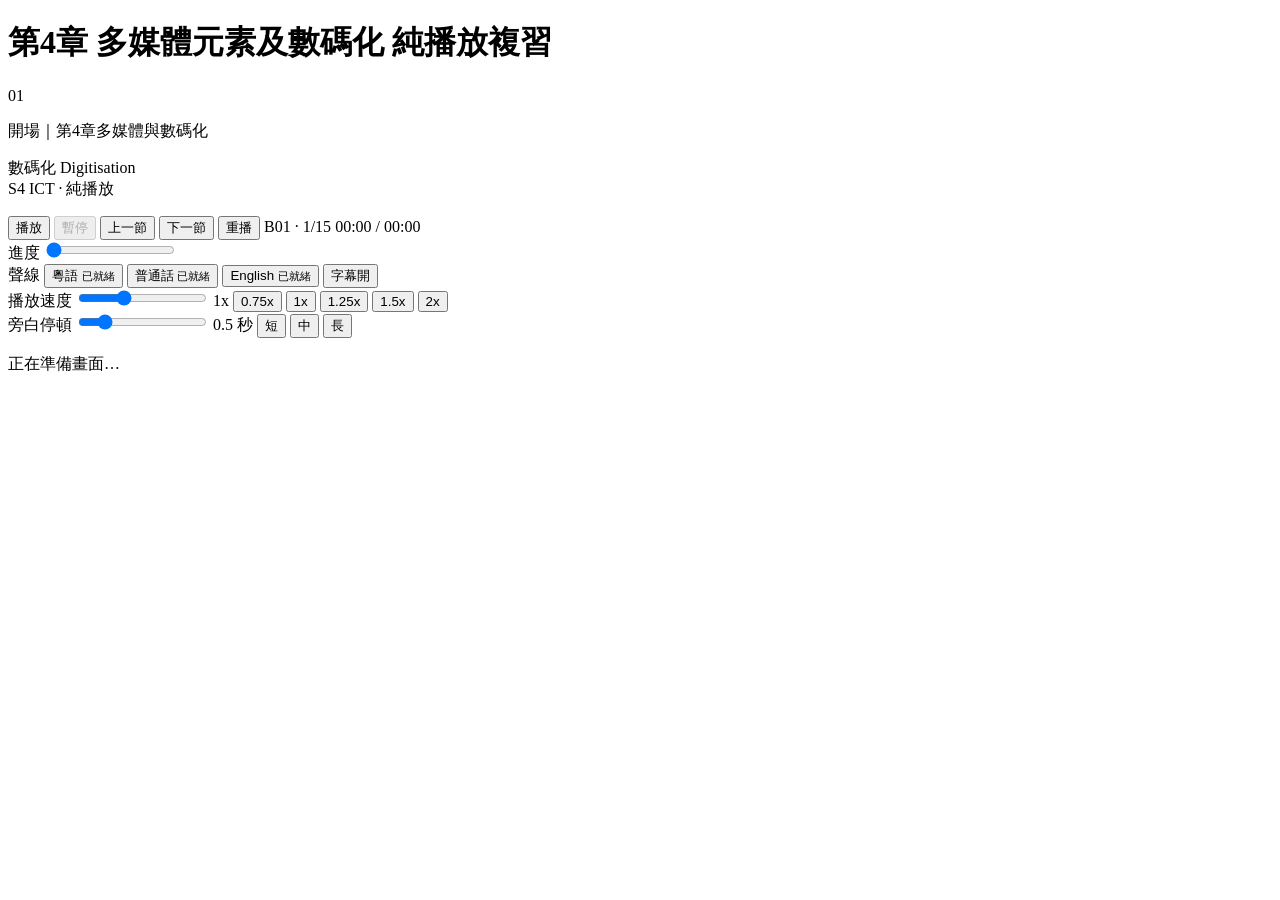
==== index.html @ 56f076ae "Add Ch4 revision player root files" ====
<!DOCTYPE html>
<html lang="zh-HK">
<head>
  <meta charset="utf-8">
  <meta name="viewport" content="width=device-width, initial-scale=1">
  <title>第4章 多媒體元素及數碼化 · 純播放複習</title>
  <link rel="preconnect" href="https://fonts.googleapis.com">
  <link rel="preconnect" href="https://fonts.gstatic.com" crossorigin>
  <link href="https://fonts.googleapis.com/css2?family=Noto+Sans+SC:wght@500;700;900&family=Noto+Sans+TC:wght@500;700;900&family=Noto+Sans:wght@500;700;900&display=swap" rel="stylesheet">
  <link rel="stylesheet" href="css/player.css">
</head>
<body>
  <main class="page">
    <h1 class="sr-only">第4章 多媒體元素及數碼化 純播放複習</h1>
    <div class="stage-slot" id="stageSlot">
      <div class="stage-scale" id="stageScale">
        <div class="stage" id="stage" role="region" aria-label="第4章動畫畫面">
          <div class="blob blob-a"></div>
          <div class="blob blob-b"></div>
          <div class="blob blob-c"></div>
          <header class="topbar">
            <div class="badge" id="beatBadge">01</div>
            <div class="title-wrap">
              <p class="beat-title" id="beatTitle">開場｜第4章多媒體與數碼化</p>
              <div class="kw" id="beatKeyword">數碼化 Digitisation</div>
            </div>
            <div class="chapter-pill">S4 ICT · 純播放</div>
          </header>
          <div class="scene-stack" id="sceneStack"></div>
          <div class="dwell-chip" id="dwellChip" hidden>停頓</div>
          <div class="sub-wrap">
            <p class="sub-bar" id="subtitle" aria-live="polite"></p>
          </div>
        </div>
      </div>
    </div>

    <section class="dock" aria-label="播放控制">
      <div class="dock-row">
        <button type="button" class="ctrl primary" id="playBtn" data-testid="play">播放</button>
        <button type="button" class="ctrl" id="pauseBtn" data-testid="pause" disabled>暫停</button>
        <button type="button" class="ctrl" id="prevBtn" data-testid="prev">上一節</button>
        <button type="button" class="ctrl" id="nextBtn" data-testid="next">下一節</button>
        <button type="button" class="ctrl" id="replayBtn" data-testid="replay">重播</button>
        <span class="beat-id" id="beatId" data-testid="beatId">B01 · 1/15</span>
        <span class="clock" id="clock" data-testid="clock">00:00 / 00:00</span>
      </div>
      <label class="sr-only" for="scrub">進度</label>
      <input class="scrub" id="scrub" data-testid="scrub" type="range" min="0" max="1000" step="1" value="0">

      <div class="dock-row">
        <span class="field-label">聲線</span>
        <button type="button" class="ctrl is-on" data-lang="yue" data-testid="lang-yue" aria-pressed="true">粵語 <small class="track-state">已就緒</small></button>
        <button type="button" class="ctrl" data-lang="cmn" data-testid="lang-cmn" aria-pressed="false">普通話 <small class="track-state">已就緒</small></button>
        <button type="button" class="ctrl" data-lang="en" data-testid="lang-en" aria-pressed="false">English <small class="track-state">已就緒</small></button>
        <button type="button" class="ctrl is-on" id="subsBtn" data-testid="subs" aria-pressed="true">字幕開</button>
      </div>

      <div class="dock-row">
        <label class="field-label" for="speedSlider">播放速度</label>
        <input id="speedSlider" data-testid="speed" type="range" min="0.5" max="2" step="0.05" value="1">
        <span class="speed-readout" id="speedReadout">1x</span>
        <button type="button" class="ctrl" data-speed="0.75">0.75x</button>
        <button type="button" class="ctrl is-on" data-speed="1">1x</button>
        <button type="button" class="ctrl" data-speed="1.25">1.25x</button>
        <button type="button" class="ctrl" data-speed="1.5">1.5x</button>
        <button type="button" class="ctrl" data-speed="2">2x</button>
      </div>

      <div class="dock-row">
        <label class="field-label" for="waitSlider">旁白停頓</label>
        <input id="waitSlider" data-testid="wait" type="range" min="0" max="3" step="0.1" value="0.5">
        <span class="wait-readout" id="waitReadout">0.5 秒</span>
        <button type="button" class="ctrl is-on" data-wait="0.5">短</button>
        <button type="button" class="ctrl" data-wait="1.5">中</button>
        <button type="button" class="ctrl" data-wait="3">長</button>
      </div>
      <p class="status" id="status" data-testid="status">正在準備畫面…</p>
    </section>
  </main>
  <script src="vendor/gsap.min.js"></script>
  <script>
    if (!window.gsap) {
      document.write('<script src="https://cdn.jsdelivr.net/npm/gsap@3.12.5/dist/gsap.min.js"><' + '/script>');
    }
  </script>
  <script src="js/beats.js"></script>
  <script src="js/cues.js"></script>
  <script src="js/scenes.js"></script>
  <script src="js/player.js"></script>
</body>
</html>
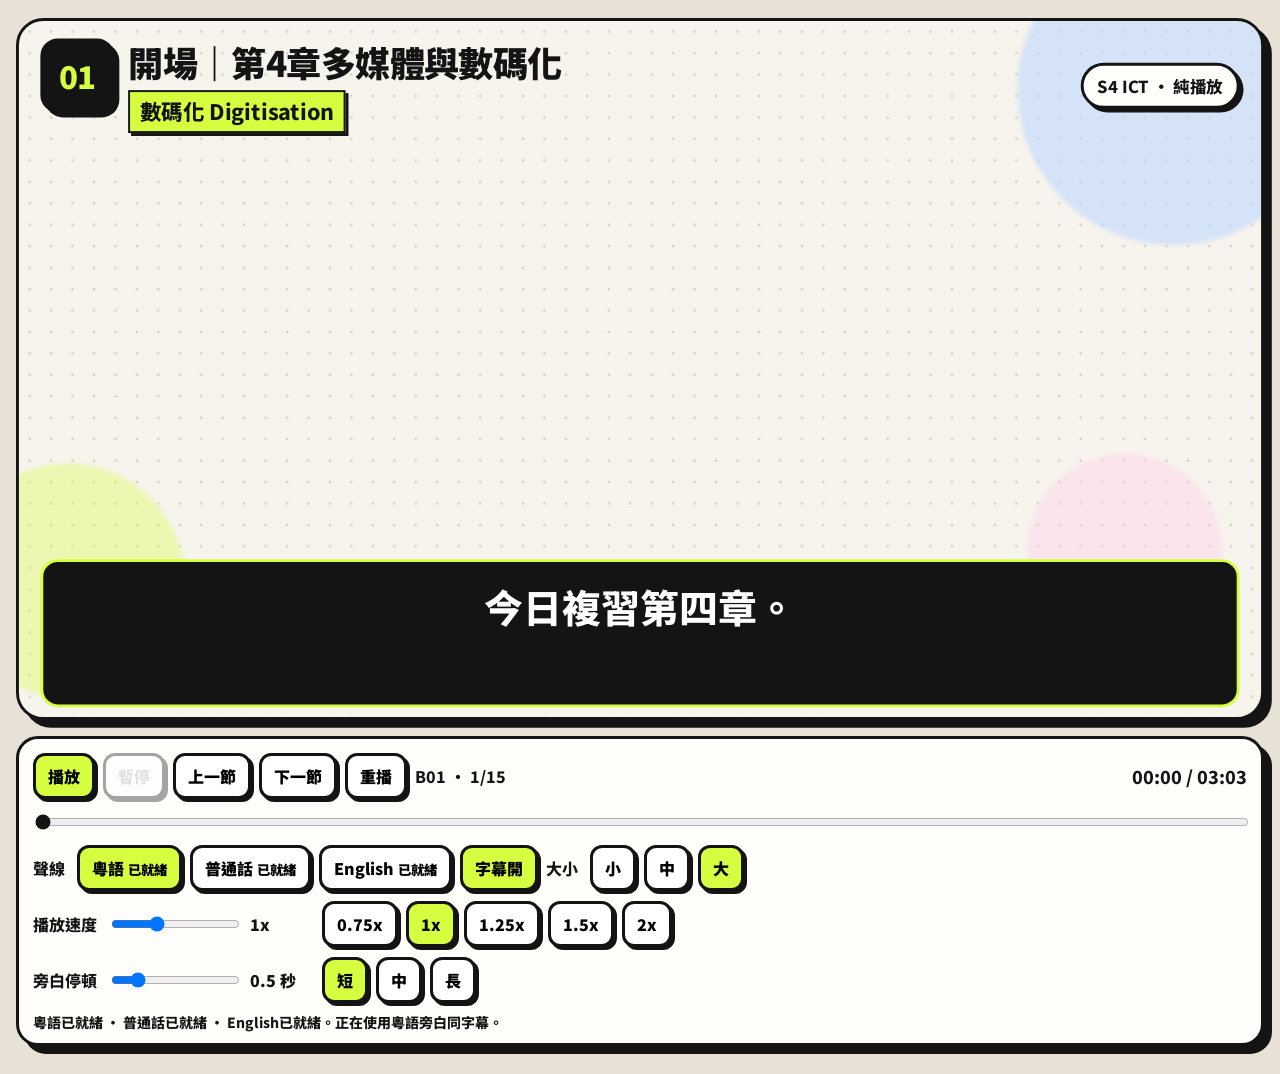
==== commit 61dba03c: "Enlarge captions and add 小/中/大 subtitle size control Default to 大 (40px, up from 20px) so Cantonese " ====
--- a/index.html
+++ b/index.html
@@ -3,6 +3,16 @@
 <head>
   <meta charset="utf-8">
   <meta name="viewport" content="width=device-width, initial-scale=1">
+  <script>
+    (function () {
+      var size = "l";
+      try {
+        var saved = localStorage.getItem("ch4-player-sub-size");
+        if (saved === "s" || saved === "m" || saved === "l") size = saved;
+      } catch (err) {}
+      document.documentElement.setAttribute("data-sub-size", size);
+    })();
+  </script>
   <title>第4章 多媒體元素及數碼化 · 純播放複習</title>
   <link rel="preconnect" href="https://fonts.googleapis.com">
   <link rel="preconnect" href="https://fonts.gstatic.com" crossorigin>
@@ -54,6 +64,12 @@
         <button type="button" class="ctrl" data-lang="cmn" data-testid="lang-cmn" aria-pressed="false">普通話 <small class="track-state">已就緒</small></button>
         <button type="button" class="ctrl" data-lang="en" data-testid="lang-en" aria-pressed="false">English <small class="track-state">已就緒</small></button>
         <button type="button" class="ctrl is-on" id="subsBtn" data-testid="subs" aria-pressed="true">字幕開</button>
+        <div class="sub-size-group" role="group" aria-label="字幕大小">
+          <span class="field-label">大小</span>
+          <button type="button" class="ctrl" data-sub-size="s" data-testid="sub-size-s" aria-pressed="false">小</button>
+          <button type="button" class="ctrl" data-sub-size="m" data-testid="sub-size-m" aria-pressed="false">中</button>
+          <button type="button" class="ctrl" data-sub-size="l" data-testid="sub-size-l" aria-pressed="true">大</button>
+        </div>
       </div>
 
       <div class="dock-row">
--- a/css/player.css
+++ b/css/player.css
@@ -0,0 +1,896 @@
+:root {
+  --cream: #F7F4EE;
+  --ink: #141414;
+  --lime: #D6FF3F;
+  --card: #FFFEFB;
+  --red: #E23B3B;
+  --blue: #B9D6FF;
+  --mint: #B8F2D0;
+  --pink: #FFD0E8;
+  --stroke: 3px;
+  --shadow: 6px 6px 0 var(--ink);
+  --dock-shadow: 8px 8px 0 var(--ink);
+  --sub-size: 40px;
+  --sub-lh: 1.38;
+  --sub-pad-y: 18px;
+  --scene-bottom: 180px;
+  font-family: "Noto Sans TC", "Noto Sans SC", "Noto Sans", "PingFang HK", "Microsoft JhengHei", "Heiti TC", sans-serif;
+}
+
+:root[data-sub-size="s"] {
+  --sub-size: 20px;
+  --sub-lh: 1.45;
+  --sub-pad-y: 12px;
+  --scene-bottom: 128px;
+}
+
+:root[data-sub-size="m"] {
+  --sub-size: 30px;
+  --sub-lh: 1.42;
+  --sub-pad-y: 15px;
+  --scene-bottom: 152px;
+}
+
+:root[data-sub-size="l"] {
+  --sub-size: 40px;
+  --sub-lh: 1.38;
+  --sub-pad-y: 18px;
+  --scene-bottom: 180px;
+}
+
+* { box-sizing: border-box; }
+
+body {
+  margin: 0;
+  background: #E7E1D6;
+  color: var(--ink);
+}
+
+button, input { font-family: inherit; }
+
+.page {
+  padding: 18px 16px 28px;
+}
+
+.stage-slot {
+  width: min(1280px, 100%);
+  margin: 0 auto;
+}
+
+.stage-scale {
+  position: relative;
+  margin: 0 auto;
+}
+
+.stage {
+  position: absolute;
+  left: 0;
+  top: 0;
+  width: 1280px;
+  height: 720px;
+  transform-origin: top left;
+  background-color: var(--cream);
+  background-image: radial-gradient(#d4cfc4 1.5px, transparent 1.6px);
+  background-size: 22px 22px;
+  border: 3px solid var(--ink);
+  border-radius: 28px;
+  box-shadow: var(--dock-shadow);
+  overflow: hidden;
+}
+
+.blob {
+  position: absolute;
+  border-radius: 50%;
+  pointer-events: none;
+  filter: blur(2px);
+}
+
+.blob-a { width: 320px; height: 320px; background: rgba(185, 214, 255, 0.55); top: -90px; right: -70px; }
+.blob-b { width: 240px; height: 240px; background: rgba(214, 255, 63, 0.35); bottom: 20px; left: -70px; }
+.blob-c { width: 200px; height: 200px; background: rgba(255, 208, 232, 0.45); bottom: 70px; right: 40px; }
+
+.topbar {
+  position: absolute;
+  z-index: 4;
+  top: 18px;
+  left: 22px;
+  right: 22px;
+  display: flex;
+  gap: 14px;
+  align-items: flex-start;
+}
+
+.badge {
+  width: 76px;
+  height: 76px;
+  flex: 0 0 auto;
+  display: grid;
+  place-items: center;
+  background: var(--ink);
+  color: var(--lime);
+  font-size: 32px;
+  font-weight: 900;
+  border-radius: 18px;
+  border: 3px solid var(--ink);
+  box-shadow: 5px 5px 0 var(--ink);
+}
+
+.title-wrap { min-width: 0; padding-top: 4px; }
+
+.beat-title {
+  margin: 0;
+  font-size: 36px;
+  line-height: 1.15;
+  font-weight: 900;
+  letter-spacing: -0.02em;
+}
+
+.kw {
+  display: inline-block;
+  margin-top: 8px;
+  padding: 3px 10px 5px;
+  background: var(--lime);
+  border: 2px solid var(--ink);
+  box-shadow: 3px 3px 0 var(--ink);
+  font-size: 22px;
+  font-weight: 800;
+  transform-origin: left center;
+}
+
+.chapter-pill {
+  margin-left: auto;
+  align-self: center;
+  background: var(--card);
+  border: 3px solid var(--ink);
+  border-radius: 999px;
+  box-shadow: 4px 4px 0 var(--ink);
+  padding: 8px 14px;
+  font-weight: 800;
+  font-size: 17px;
+  white-space: nowrap;
+}
+
+.scene-stack { position: absolute; inset: 0; z-index: 2; }
+
+.scene {
+  position: absolute;
+  left: 36px;
+  right: 36px;
+  top: 118px;
+  bottom: var(--scene-bottom);
+  opacity: 0;
+}
+
+/* height:100% on these roots ignored bottom and slid under the caption. */
+.scene.fmt-row,
+.scene.hw,
+.scene.bitmap-layout,
+.scene.vector-layout,
+.scene.formula-layout {
+  height: auto;
+}
+
+.sub-wrap {
+  position: absolute;
+  z-index: 5;
+  left: 22px;
+  right: 22px;
+  bottom: 10px;
+  display: flex;
+  justify-content: center;
+  align-items: flex-end;
+  pointer-events: none;
+}
+
+.sub-bar {
+  margin: 0;
+  width: 100%;
+  max-width: 1236px;
+  box-sizing: border-box;
+  background: var(--ink);
+  color: #fff;
+  border: 3px solid var(--lime);
+  border-radius: 18px;
+  padding: var(--sub-pad-y) 26px;
+  min-height: calc(var(--sub-size) * var(--sub-lh) * 2 + var(--sub-pad-y) * 2 + 6px);
+  font-size: var(--sub-size);
+  font-weight: 800;
+  line-height: var(--sub-lh);
+  text-align: center;
+  white-space: pre-line;
+  display: -webkit-box;
+  -webkit-line-clamp: 2;
+  -webkit-box-orient: vertical;
+  overflow: hidden;
+}
+
+.stage.subs-off .sub-bar { visibility: hidden; }
+
+.dwell-chip {
+  position: absolute;
+  z-index: 6;
+  top: 128px;
+  right: 40px;
+  background: var(--lime);
+  border: 3px solid var(--ink);
+  box-shadow: 4px 4px 0 var(--ink);
+  border-radius: 999px;
+  padding: 6px 12px;
+  font-weight: 900;
+  font-size: 16px;
+}
+
+.dwell-chip[hidden] { display: none !important; }
+
+.sticker {
+  background: var(--card);
+  border: 3px solid var(--ink);
+  border-radius: 18px;
+  box-shadow: var(--shadow);
+}
+
+.hero {
+  display: flex;
+  justify-content: space-between;
+  align-items: center;
+  gap: 18px;
+  padding: 16px 22px;
+}
+
+.hero h2 {
+  margin: 0;
+  font-size: 40px;
+  line-height: 1.05;
+  letter-spacing: -0.03em;
+}
+
+.eyebrow { margin: 0 0 6px; font-weight: 800; font-size: 16px; }
+
+.icon-row {
+  display: flex;
+  justify-content: center;
+  gap: 28px;
+  margin-top: 26px;
+}
+
+.icon-card {
+  width: 210px;
+  height: 176px;
+  display: flex;
+  flex-direction: column;
+  align-items: center;
+  justify-content: center;
+  gap: 6px;
+  font-weight: 900;
+  font-size: 22px;
+}
+
+.icon-card svg { width: 86px; height: 72px; }
+
+.sweep {
+  position: relative;
+  height: 64px;
+  margin-top: 18px;
+}
+
+.sweep-arrow {
+  position: absolute;
+  top: 6px;
+  left: 0;
+  background: var(--ink);
+  color: var(--lime);
+  font-weight: 900;
+  font-size: 22px;
+  padding: 8px 16px;
+  border-radius: 999px;
+  border: 3px solid var(--ink);
+  box-shadow: 4px 4px 0 var(--lime);
+  white-space: nowrap;
+}
+
+.wave-card { padding: 12px 16px 8px; }
+.wave-card svg, .panel svg { width: 100%; height: 210px; display: block; }
+
+.step-row {
+  display: flex;
+  gap: 18px;
+  margin-top: 16px;
+}
+
+.step {
+  flex: 1;
+  display: flex;
+  align-items: center;
+  gap: 14px;
+  padding: 12px 16px;
+  font-size: 28px;
+}
+
+.step span {
+  width: 54px;
+  height: 54px;
+  display: grid;
+  place-items: center;
+  background: var(--ink);
+  color: var(--lime);
+  border-radius: 14px;
+  font-weight: 900;
+}
+
+.step b { display: block; font-size: 28px; }
+.step small { font-size: 16px; font-weight: 700; }
+
+.plot { position: relative; height: 320px; }
+.plot svg.wave { position: absolute; left: 0; top: 0; }
+
+.tick {
+  position: absolute;
+  top: 12px;
+  height: 226px;
+  border-left: 3px dashed rgba(20, 20, 20, 0.45);
+}
+
+.dot {
+  position: absolute;
+  width: 16px;
+  height: 16px;
+  margin-left: -8px;
+  margin-top: -8px;
+  border-radius: 50%;
+  background: var(--lime);
+  border: 3px solid var(--ink);
+  box-shadow: 2px 2px 0 var(--ink);
+}
+
+.rate-row {
+  display: flex;
+  align-items: center;
+  gap: 14px;
+  margin-top: 8px;
+}
+
+.fake-slider {
+  position: relative;
+  flex: 1;
+  height: 22px;
+  background: #fff;
+  border: 3px solid var(--ink);
+  border-radius: 999px;
+  box-shadow: 3px 3px 0 var(--ink);
+}
+
+.knob {
+  position: absolute;
+  top: -10px;
+  left: 4px;
+  width: 36px;
+  height: 36px;
+  border-radius: 50%;
+  background: var(--lime);
+  border: 3px solid var(--ink);
+}
+
+.rate-label { position: relative; min-height: 42px; }
+.rate-label span { display: block; }
+.rate-b { position: absolute; inset: 4px 8px auto; }
+
+.rate-label {
+  min-width: 148px;
+  text-align: center;
+  font-weight: 900;
+  background: var(--card);
+  border: 3px solid var(--ink);
+  border-radius: 12px;
+  box-shadow: 3px 3px 0 var(--ink);
+  padding: 6px 8px;
+}
+
+.ladder {
+  position: absolute;
+  top: 16px;
+  bottom: 46px;
+  right: 24px;
+  width: 250px;
+}
+
+.rung {
+  position: absolute;
+  left: 0;
+  right: 0;
+  border-top: 3px solid var(--ink);
+}
+
+.rung.fine { border-top-color: rgba(20, 20, 20, 0.35); }
+
+.bit-meter {
+  position: absolute;
+  left: 24px;
+  top: 24px;
+  width: 92px;
+  height: 230px;
+  background: #fff;
+  border: 3px solid var(--ink);
+  border-radius: 16px;
+  box-shadow: var(--shadow);
+  overflow: hidden;
+}
+
+.bit-meter i {
+  position: absolute;
+  left: 0;
+  right: 0;
+  bottom: 0;
+  height: 18%;
+  background: var(--lime);
+  border-top: 3px solid var(--ink);
+}
+
+.bit-readout {
+  position: absolute;
+  left: 24px;
+  bottom: 8px;
+  font-weight: 900;
+  font-size: 20px;
+  background: var(--ink);
+  color: var(--lime);
+  border-radius: 10px;
+  padding: 4px 8px;
+}
+
+.hw {
+  display: grid;
+  grid-template-columns: 1.25fr 0.75fr;
+  gap: 16px;
+  height: 100%;
+}
+
+.hw-card { padding: 14px 16px; height: 100%; position: relative; }
+.hw-card h3 { margin: 0 0 8px; font-size: 22px; }
+
+.flow {
+  display: flex;
+  align-items: center;
+  gap: 8px;
+  flex-wrap: wrap;
+}
+
+.chip-box {
+  min-width: 86px;
+  text-align: center;
+  padding: 10px 8px;
+  font-weight: 900;
+}
+
+.bits { display: flex; gap: 5px; }
+.bits b {
+  width: 26px;
+  height: 34px;
+  display: grid;
+  place-items: center;
+  background: var(--ink);
+  color: var(--lime);
+  border-radius: 8px;
+  border: 2px solid var(--ink);
+}
+
+.mini-wave { width: 120px; height: 46px; }
+
+.sensor {
+  display: grid;
+  grid-template-columns: repeat(8, 1fr);
+  gap: 4px;
+  width: 280px;
+  margin-top: 12px;
+}
+
+.sensor i {
+  aspect-ratio: 1;
+  background: #e7e1d6;
+  border: 2px solid var(--ink);
+  border-radius: 4px;
+}
+
+.sensor-labels { display: flex; gap: 8px; margin-top: 12px; }
+.sensor-labels span {
+  font-weight: 900;
+  border: 3px solid var(--ink);
+  border-radius: 10px;
+  padding: 4px 8px;
+  background: #fff;
+  box-shadow: 3px 3px 0 var(--ink);
+}
+
+.split {
+  display: grid;
+  grid-template-columns: 1fr 1fr;
+  gap: 16px;
+  height: 340px;
+}
+
+.panel { padding: 10px 12px 0; position: relative; height: 100%; }
+.panel h3 { margin: 0; font-size: 20px; }
+.panel svg { height: 250px; }
+
+.particles { position: absolute; inset: 70px 20px 30px; pointer-events: none; }
+.particle {
+  position: absolute;
+  width: 14px;
+  height: 14px;
+  border-radius: 50%;
+  background: var(--red);
+  border: 2px solid var(--ink);
+}
+.loss-tag {
+  position: absolute;
+  font-weight: 900;
+  color: var(--red);
+  background: #fff;
+  border: 3px solid var(--red);
+  border-radius: 10px;
+  padding: 2px 8px;
+}
+
+.stamp-wrap { display: flex; justify-content: center; margin-top: 16px; }
+.stamp {
+  display: inline-block;
+  border: 4px solid var(--red);
+  color: var(--red);
+  background: rgba(255, 254, 251, 0.92);
+  font-weight: 900;
+  font-size: 28px;
+  padding: 8px 14px;
+  border-radius: 12px;
+  letter-spacing: 0.01em;
+}
+
+.bitmap-layout, .vector-layout, .formula-layout {
+  display: grid;
+  grid-template-columns: 340px 1fr;
+  gap: 18px;
+  height: 100%;
+}
+
+.px-frame {
+  width: 300px;
+  height: 240px;
+  overflow: hidden;
+  border: 3px solid var(--ink);
+  border-radius: 16px;
+  box-shadow: var(--shadow);
+  background: #fff;
+}
+
+.px-grid {
+  width: 300px;
+  height: 240px;
+  display: grid;
+  grid-template-columns: repeat(10, 1fr);
+  grid-template-rows: repeat(8, 1fr);
+  gap: 2px;
+  padding: 4px;
+  background: var(--ink);
+}
+
+.px-grid i { display: block; background: #F7F4EE; }
+
+.side-stack { display: flex; flex-direction: column; gap: 12px; }
+.meter-row { display: flex; gap: 18px; }
+.meter-col { display: flex; flex-direction: column; align-items: center; gap: 6px; font-weight: 800; }
+.meter {
+  width: 42px;
+  height: 150px;
+  background: #fff;
+  border: 3px solid var(--ink);
+  border-radius: 12px;
+  box-shadow: 4px 4px 0 var(--ink);
+  position: relative;
+  overflow: hidden;
+}
+.meter i {
+  position: absolute;
+  left: 0; right: 0; bottom: 0;
+  height: 8%;
+  background: var(--lime);
+  border-top: 3px solid var(--ink);
+}
+
+.swatches { display: flex; gap: 10px; }
+.swatch {
+  flex: 1;
+  padding: 8px;
+  text-align: center;
+  font-weight: 800;
+}
+.swatch b { display: block; font-size: 18px; }
+.swatch i { display: block; height: 28px; margin-bottom: 6px; border: 2px solid var(--ink); border-radius: 6px; }
+
+.formula-board { padding: 16px 18px; display: flex; flex-direction: column; gap: 12px; }
+.formula-row { display: flex; gap: 10px; align-items: flex-start; }
+.kicker {
+  flex: 0 0 auto;
+  font-weight: 900;
+  background: var(--ink);
+  color: var(--lime);
+  border-radius: 10px;
+  padding: 6px 8px;
+  margin-top: 2px;
+}
+.terms { display: flex; flex-wrap: wrap; gap: 8px; align-items: center; }
+.term {
+  display: inline-flex;
+  align-items: center;
+  background: #fff;
+  border: 3px solid var(--ink);
+  border-radius: 12px;
+  box-shadow: 3px 3px 0 var(--ink);
+  padding: 4px 8px;
+  font-weight: 800;
+  font-size: 18px;
+}
+.bar-track {
+  height: 36px;
+  border: 3px solid var(--ink);
+  border-radius: 12px;
+  background: #fff;
+  box-shadow: 4px 4px 0 var(--ink);
+  position: relative;
+  overflow: hidden;
+}
+.bar {
+  height: 100%;
+  width: 0;
+  background: var(--lime);
+  border-right: 3px solid var(--ink);
+}
+.bar-val {
+  position: absolute;
+  right: 8px;
+  top: 3px;
+  font-weight: 900;
+  background: #fff;
+  border: 2px solid var(--ink);
+  border-radius: 8px;
+  padding: 0 6px;
+}
+.eq-live { font-weight: 900; font-size: 22px; }
+
+.fmt-row, .recap-row, .vchip-row {
+  display: flex;
+  gap: 14px;
+}
+.fmt-row { height: 100%; }
+.recap-row { min-height: 300px; align-items: stretch; }
+.fmt-card, .recap-panel {
+  flex: 1;
+  padding: 12px 12px 10px;
+  display: flex;
+  flex-direction: column;
+  gap: 6px;
+}
+.fmt-card h3, .recap-panel h3 { margin: 0; font-size: 28px; }
+.fmt-card p, .recap-panel p { margin: 0; font-weight: 700; font-size: 16px; line-height: 1.35; }
+.fmt-ico { height: 92px; display: grid; place-items: center; }
+.file-bar {
+  height: 18px;
+  width: 30%;
+  background: var(--ink);
+  border-radius: 6px;
+}
+.checker {
+  width: 70px;
+  height: 54px;
+  border: 3px solid var(--ink);
+  background-image:
+    linear-gradient(45deg, #ccc 25%, transparent 25%),
+    linear-gradient(-45deg, #ccc 25%, transparent 25%),
+    linear-gradient(45deg, transparent 75%, #ccc 75%),
+    linear-gradient(-45deg, transparent 75%, #ccc 75%);
+  background-size: 16px 16px;
+  background-position: 0 0, 0 8px, 8px -8px, -8px 0;
+  background-color: #fff;
+}
+.shield {
+  width: 54px;
+  height: 64px;
+  background: var(--mint);
+  border: 3px solid var(--ink);
+  border-radius: 8px 8px 26px 26px;
+}
+.film-dots { display: flex; gap: 4px; }
+.film-dots i {
+  width: 28px;
+  height: 36px;
+  border: 3px solid var(--ink);
+  border-radius: 4px;
+  background: var(--blue);
+}
+
+.zoom-frame {
+  width: 360px;
+  height: 300px;
+  overflow: hidden;
+  display: grid;
+  place-items: center;
+  background:
+    linear-gradient(#f3f0e8, #f3f0e8);
+}
+.zoom-frame svg { width: 220px; height: 220px; }
+.handle {
+  fill: var(--lime);
+  stroke: var(--ink);
+  stroke-width: 3;
+}
+.file-badge {
+  align-self: flex-start;
+  padding: 10px 12px;
+  font-weight: 900;
+  font-size: 22px;
+}
+.photo-no {
+  padding: 12px;
+  text-align: center;
+  font-weight: 800;
+}
+.photo-sil {
+  height: 90px;
+  margin: 8px auto;
+  width: 120px;
+  background: #c5c0b6;
+  border: 3px solid var(--ink);
+  border-radius: 12px;
+}
+
+.vchip {
+  flex: 1;
+  text-align: center;
+  padding: 18px 8px;
+  font-weight: 900;
+  font-size: 28px;
+  align-self: center;
+}
+.vchip small {
+  display: block;
+  margin-top: 8px;
+  font-size: 14px;
+  background: var(--lime);
+  border: 2px solid var(--ink);
+  border-radius: 999px;
+  padding: 2px 6px;
+}
+.path-line { width: 100%; height: 120px; margin-bottom: 10px; }
+.vector-layout { grid-template-columns: 420px 1fr; align-items: center; }
+.vector-side { display: flex; flex-direction: column; gap: 16px; }
+
+.unit-row { display: flex; gap: 8px; align-items: center; font-weight: 900; }
+.unit {
+  border: 3px solid var(--ink);
+  border-radius: 10px;
+  padding: 4px 8px;
+  background: #fff;
+  box-shadow: 3px 3px 0 var(--ink);
+}
+.film-strip {
+  display: flex;
+  gap: 4px;
+  transform-origin: left center;
+}
+.film-strip i {
+  width: 46px;
+  height: 32px;
+  background: var(--blue);
+  border: 3px solid var(--ink);
+  border-radius: 4px;
+}
+.wave-bars {
+  display: flex;
+  align-items: flex-end;
+  gap: 4px;
+  height: 72px;
+}
+.wave-bars i {
+  width: 12px;
+  background: var(--ink);
+  border-radius: 4px 4px 0 0;
+  transform-origin: bottom center;
+}
+
+.recap-panel ol { margin: 8px 0 0; padding-left: 18px; font-weight: 800; }
+.mini-row { display: flex; gap: 6px; margin-top: auto; }
+.mini-row span {
+  flex: 1;
+  text-align: center;
+  font-weight: 900;
+  background: var(--lime);
+  border: 2px solid var(--ink);
+  border-radius: 10px;
+  padding: 6px 2px;
+}
+
+.dock {
+  width: min(1280px, 100%);
+  margin: 16px auto 0;
+  background: var(--card);
+  border: 3px solid var(--ink);
+  border-radius: 22px;
+  box-shadow: var(--dock-shadow);
+  padding: 14px 14px 10px;
+  display: flex;
+  flex-direction: column;
+  gap: 10px;
+}
+
+.dock-row {
+  display: flex;
+  flex-wrap: wrap;
+  gap: 8px;
+  align-items: center;
+}
+
+.ctrl {
+  border: 3px solid var(--ink);
+  background: #fff;
+  border-radius: 12px;
+  box-shadow: 3px 3px 0 var(--ink);
+  font-weight: 900;
+  font-size: 16px;
+  padding: 8px 12px;
+  cursor: pointer;
+}
+
+.ctrl:active:not(:disabled) { transform: translate(2px, 2px); box-shadow: none; }
+.ctrl:disabled { opacity: 0.38; cursor: not-allowed; }
+.ctrl.is-on, .ctrl.primary { background: var(--lime); }
+.ctrl:focus-visible, input:focus-visible {
+  outline: 3px solid var(--ink);
+  outline-offset: 2px;
+}
+
+.clock, .beat-id, .field-label, .status {
+  font-weight: 800;
+}
+
+.clock { margin-left: auto; font-variant-numeric: tabular-nums; font-size: 18px; }
+.beat-id { min-width: 92px; }
+
+.scrub {
+  width: 100%;
+  height: 22px;
+  accent-color: var(--ink);
+  cursor: pointer;
+}
+
+.field-label { margin-right: 4px; }
+
+.sub-size-group {
+  display: inline-flex;
+  flex-wrap: nowrap;
+  gap: 8px;
+  align-items: center;
+}
+.speed-readout, .wait-readout { min-width: 64px; font-weight: 900; }
+
+.status {
+  margin: 0;
+  font-size: 14px;
+  line-height: 1.4;
+}
+
+.sr-only {
+  position: absolute;
+  width: 1px;
+  height: 1px;
+  padding: 0;
+  margin: -1px;
+  overflow: hidden;
+  clip: rect(0, 0, 0, 0);
+  border: 0;
+}
+
+.gsap-missing {
+  width: min(1280px, 100%);
+  margin: 12px auto;
+  background: #fff;
+  border: 3px solid var(--red);
+  padding: 12px 14px;
+  font-weight: 800;
+}
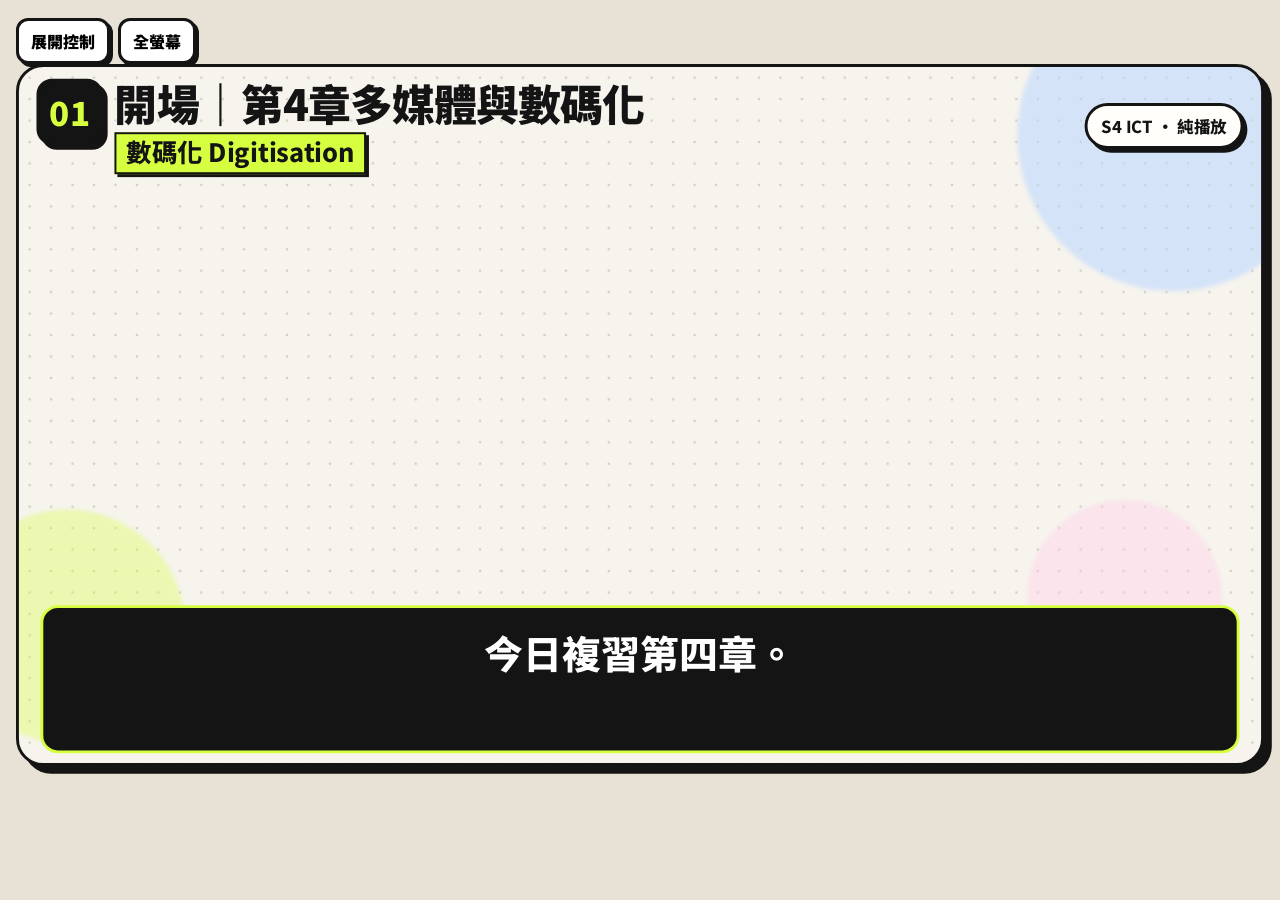
==== commit ef97a4b3: "Promote the collapsible fullscreen player to the site root Notion embeds of the root URL now get the" ====
--- a/index.html
+++ b/index.html
@@ -11,6 +11,12 @@
         if (saved === "s" || saved === "m" || saved === "l") size = saved;
       } catch (err) {}
       document.documentElement.setAttribute("data-sub-size", size);
+
+      try {
+        if (localStorage.getItem("ch4-ui-collapse-dock") === "open") {
+          document.documentElement.classList.add("dock-open");
+        }
+      } catch (err2) {}
     })();
   </script>
   <title>第4章 多媒體元素及數碼化 · 純播放複習</title>
@@ -22,77 +28,91 @@
 <body>
   <main class="page">
     <h1 class="sr-only">第4章 多媒體元素及數碼化 純播放複習</h1>
-    <div class="stage-slot" id="stageSlot">
-      <div class="stage-scale" id="stageScale">
-        <div class="stage" id="stage" role="region" aria-label="第4章動畫畫面">
-          <div class="blob blob-a"></div>
-          <div class="blob blob-b"></div>
-          <div class="blob blob-c"></div>
-          <header class="topbar">
-            <div class="badge" id="beatBadge">01</div>
-            <div class="title-wrap">
-              <p class="beat-title" id="beatTitle">開場｜第4章多媒體與數碼化</p>
-              <div class="kw" id="beatKeyword">數碼化 Digitisation</div>
+    <div class="player-shell" id="playerShell">
+      <div class="chrome-bar" id="chromeBar">
+        <button type="button" class="ctrl" id="panelToggle" data-testid="dock-toggle" aria-expanded="false" aria-controls="controlDock">
+          <span class="when-collapsed">展開控制</span>
+          <span class="when-open">收合控制</span>
+        </button>
+        <button type="button" class="ctrl" id="fsBtn" data-testid="fullscreen" aria-pressed="false">全螢幕</button>
+      </div>
+      <div class="dock-clip" id="dockClip">
+        <div class="dock-clip-inner">
+        <section class="dock" id="controlDock" aria-label="播放控制">
+          <div class="dock-row">
+            <button type="button" class="ctrl primary" id="playBtn" data-testid="play">播放</button>
+            <button type="button" class="ctrl" id="pauseBtn" data-testid="pause" disabled>暫停</button>
+            <button type="button" class="ctrl" id="prevBtn" data-testid="prev">上一節</button>
+            <button type="button" class="ctrl" id="nextBtn" data-testid="next">下一節</button>
+            <button type="button" class="ctrl" id="replayBtn" data-testid="replay">重播</button>
+            <span class="beat-id" id="beatId" data-testid="beatId">B01 · 1/15</span>
+            <span class="clock" id="clock" data-testid="clock">00:00 / 00:00</span>
+          </div>
+          <label class="sr-only" for="scrub">進度</label>
+          <input class="scrub" id="scrub" data-testid="scrub" type="range" min="0" max="1000" step="1" value="0">
+
+          <div class="dock-row">
+            <span class="field-label">聲線</span>
+            <button type="button" class="ctrl is-on" data-lang="yue" data-testid="lang-yue" aria-pressed="true">粵語 <small class="track-state">已就緒</small></button>
+            <button type="button" class="ctrl" data-lang="cmn" data-testid="lang-cmn" aria-pressed="false">普通話 <small class="track-state">已就緒</small></button>
+            <button type="button" class="ctrl" data-lang="en" data-testid="lang-en" aria-pressed="false">English <small class="track-state">已就緒</small></button>
+            <button type="button" class="ctrl is-on" id="subsBtn" data-testid="subs" aria-pressed="true">字幕開</button>
+            <div class="sub-size-group" role="group" aria-label="字幕大小">
+              <span class="field-label">大小</span>
+              <button type="button" class="ctrl" data-sub-size="s" data-testid="sub-size-s" aria-pressed="false">小</button>
+              <button type="button" class="ctrl" data-sub-size="m" data-testid="sub-size-m" aria-pressed="false">中</button>
+              <button type="button" class="ctrl" data-sub-size="l" data-testid="sub-size-l" aria-pressed="true">大</button>
             </div>
-            <div class="chapter-pill">S4 ICT · 純播放</div>
-          </header>
-          <div class="scene-stack" id="sceneStack"></div>
-          <div class="dwell-chip" id="dwellChip" hidden>停頓</div>
-          <div class="sub-wrap">
-            <p class="sub-bar" id="subtitle" aria-live="polite"></p>
+          </div>
+
+          <div class="dock-row">
+            <label class="field-label" for="speedSlider">播放速度</label>
+            <input id="speedSlider" data-testid="speed" type="range" min="0.5" max="2" step="0.05" value="1">
+            <span class="speed-readout" id="speedReadout">1x</span>
+            <button type="button" class="ctrl" data-speed="0.75">0.75x</button>
+            <button type="button" class="ctrl is-on" data-speed="1">1x</button>
+            <button type="button" class="ctrl" data-speed="1.25">1.25x</button>
+            <button type="button" class="ctrl" data-speed="1.5">1.5x</button>
+            <button type="button" class="ctrl" data-speed="2">2x</button>
+          </div>
+
+          <div class="dock-row">
+            <label class="field-label" for="waitSlider">旁白停頓</label>
+            <input id="waitSlider" data-testid="wait" type="range" min="0" max="3" step="0.1" value="0.5">
+            <span class="wait-readout" id="waitReadout">0.5 秒</span>
+            <button type="button" class="ctrl is-on" data-wait="0.5">短</button>
+            <button type="button" class="ctrl" data-wait="1.5">中</button>
+            <button type="button" class="ctrl" data-wait="3">長</button>
+          </div>
+          <p class="status" id="status" data-testid="status">正在準備畫面…</p>
+        </section>
+        </div>
+      </div>
+
+      <div class="stage-slot" id="stageSlot">
+        <div class="stage-scale" id="stageScale">
+          <div class="stage" id="stage" role="region" aria-label="第4章動畫畫面">
+            <div class="blob blob-a"></div>
+            <div class="blob blob-b"></div>
+            <div class="blob blob-c"></div>
+            <header class="topbar">
+              <div class="badge" id="beatBadge">01</div>
+              <div class="title-wrap">
+                <p class="beat-title" id="beatTitle">開場｜第4章多媒體與數碼化</p>
+                <div class="kw" id="beatKeyword">數碼化 Digitisation</div>
+              </div>
+              <div class="chapter-pill">S4 ICT · 純播放</div>
+            </header>
+            <div class="scene-stack" id="sceneStack"></div>
+            <div class="dwell-chip" id="dwellChip" hidden>停頓</div>
+            <div class="sub-wrap">
+              <p class="sub-bar" id="subtitle" aria-live="polite"></p>
+            </div>
           </div>
         </div>
       </div>
+      <p class="fs-hint" id="fsHint" role="status" hidden></p>
     </div>
-
-    <section class="dock" aria-label="播放控制">
-      <div class="dock-row">
-        <button type="button" class="ctrl primary" id="playBtn" data-testid="play">播放</button>
-        <button type="button" class="ctrl" id="pauseBtn" data-testid="pause" disabled>暫停</button>
-        <button type="button" class="ctrl" id="prevBtn" data-testid="prev">上一節</button>
-        <button type="button" class="ctrl" id="nextBtn" data-testid="next">下一節</button>
-        <button type="button" class="ctrl" id="replayBtn" data-testid="replay">重播</button>
-        <span class="beat-id" id="beatId" data-testid="beatId">B01 · 1/15</span>
-        <span class="clock" id="clock" data-testid="clock">00:00 / 00:00</span>
-      </div>
-      <label class="sr-only" for="scrub">進度</label>
-      <input class="scrub" id="scrub" data-testid="scrub" type="range" min="0" max="1000" step="1" value="0">
-
-      <div class="dock-row">
-        <span class="field-label">聲線</span>
-        <button type="button" class="ctrl is-on" data-lang="yue" data-testid="lang-yue" aria-pressed="true">粵語 <small class="track-state">已就緒</small></button>
-        <button type="button" class="ctrl" data-lang="cmn" data-testid="lang-cmn" aria-pressed="false">普通話 <small class="track-state">已就緒</small></button>
-        <button type="button" class="ctrl" data-lang="en" data-testid="lang-en" aria-pressed="false">English <small class="track-state">已就緒</small></button>
-        <button type="button" class="ctrl is-on" id="subsBtn" data-testid="subs" aria-pressed="true">字幕開</button>
-        <div class="sub-size-group" role="group" aria-label="字幕大小">
-          <span class="field-label">大小</span>
-          <button type="button" class="ctrl" data-sub-size="s" data-testid="sub-size-s" aria-pressed="false">小</button>
-          <button type="button" class="ctrl" data-sub-size="m" data-testid="sub-size-m" aria-pressed="false">中</button>
-          <button type="button" class="ctrl" data-sub-size="l" data-testid="sub-size-l" aria-pressed="true">大</button>
-        </div>
-      </div>
-
-      <div class="dock-row">
-        <label class="field-label" for="speedSlider">播放速度</label>
-        <input id="speedSlider" data-testid="speed" type="range" min="0.5" max="2" step="0.05" value="1">
-        <span class="speed-readout" id="speedReadout">1x</span>
-        <button type="button" class="ctrl" data-speed="0.75">0.75x</button>
-        <button type="button" class="ctrl is-on" data-speed="1">1x</button>
-        <button type="button" class="ctrl" data-speed="1.25">1.25x</button>
-        <button type="button" class="ctrl" data-speed="1.5">1.5x</button>
-        <button type="button" class="ctrl" data-speed="2">2x</button>
-      </div>
-
-      <div class="dock-row">
-        <label class="field-label" for="waitSlider">旁白停頓</label>
-        <input id="waitSlider" data-testid="wait" type="range" min="0" max="3" step="0.1" value="0.5">
-        <span class="wait-readout" id="waitReadout">0.5 秒</span>
-        <button type="button" class="ctrl is-on" data-wait="0.5">短</button>
-        <button type="button" class="ctrl" data-wait="1.5">中</button>
-        <button type="button" class="ctrl" data-wait="3">長</button>
-      </div>
-      <p class="status" id="status" data-testid="status">正在準備畫面…</p>
-    </section>
   </main>
   <script src="vendor/gsap.min.js"></script>
   <script>
@@ -104,5 +124,6 @@
   <script src="js/cues.js"></script>
   <script src="js/scenes.js"></script>
   <script src="js/player.js"></script>
+  <script src="js/ui.js"></script>
 </body>
 </html>
--- a/css/player.css
+++ b/css/player.css
@@ -52,6 +52,10 @@
   padding: 18px 16px 28px;
 }
 
+@media (max-width: 640px) {
+  .page { padding: 8px 8px 18px; }
+}
+
 .stage-slot {
   width: min(1280px, 100%);
   margin: 0 auto;
@@ -92,48 +96,49 @@
 .topbar {
   position: absolute;
   z-index: 4;
-  top: 18px;
-  left: 22px;
-  right: 22px;
-  display: flex;
-  gap: 14px;
+  top: 12px;
+  left: 18px;
+  right: 18px;
+  display: flex;
+  gap: 12px;
   align-items: flex-start;
 }
 
 .badge {
-  width: 76px;
-  height: 76px;
+  width: 68px;
+  height: 68px;
   flex: 0 0 auto;
   display: grid;
   place-items: center;
   background: var(--ink);
   color: var(--lime);
-  font-size: 32px;
-  font-weight: 900;
-  border-radius: 18px;
+  font-size: 34px;
+  font-weight: 900;
+  border-radius: 16px;
   border: 3px solid var(--ink);
   box-shadow: 5px 5px 0 var(--ink);
 }
 
-.title-wrap { min-width: 0; padding-top: 4px; }
+.title-wrap { min-width: 0; padding-top: 0; }
 
 .beat-title {
   margin: 0;
-  font-size: 36px;
-  line-height: 1.15;
+  font-size: 44px;
+  line-height: 1.12;
   font-weight: 900;
   letter-spacing: -0.02em;
 }
 
 .kw {
   display: inline-block;
-  margin-top: 8px;
-  padding: 3px 10px 5px;
+  margin-top: 6px;
+  padding: 2px 10px 4px;
   background: var(--lime);
   border: 2px solid var(--ink);
   box-shadow: 3px 3px 0 var(--ink);
-  font-size: 22px;
+  font-size: 26px;
   font-weight: 800;
+  line-height: 1.25;
   transform-origin: left center;
 }
 
@@ -154,11 +159,14 @@
 
 .scene {
   position: absolute;
-  left: 36px;
-  right: 36px;
-  top: 118px;
+  left: 24px;
+  right: 24px;
+  top: 116px;
   bottom: var(--scene-bottom);
   opacity: 0;
+  overflow: hidden;
+  font-size: 22px;
+  line-height: 1.35;
 }
 
 /* height:100% on these roots ignored bottom and slid under the caption. */
@@ -233,44 +241,45 @@
   display: flex;
   justify-content: space-between;
   align-items: center;
-  gap: 18px;
-  padding: 16px 22px;
+  gap: 16px;
+  padding: 10px 16px;
 }
 
 .hero h2 {
   margin: 0;
-  font-size: 40px;
-  line-height: 1.05;
+  font-size: 52px;
+  line-height: 1.08;
   letter-spacing: -0.03em;
 }
 
-.eyebrow { margin: 0 0 6px; font-weight: 800; font-size: 16px; }
+.eyebrow { margin: 0 0 4px; font-weight: 800; font-size: 22px; }
 
 .icon-row {
   display: flex;
   justify-content: center;
-  gap: 28px;
-  margin-top: 26px;
+  gap: 14px;
+  margin-top: 12px;
 }
 
 .icon-card {
-  width: 210px;
-  height: 176px;
+  flex: 1;
+  width: auto;
+  height: 150px;
   display: flex;
   flex-direction: column;
   align-items: center;
   justify-content: center;
   gap: 6px;
   font-weight: 900;
-  font-size: 22px;
+  font-size: 32px;
 }
 
 .icon-card svg { width: 86px; height: 72px; }
 
 .sweep {
   position: relative;
-  height: 64px;
-  margin-top: 18px;
+  height: 52px;
+  margin-top: 10px;
 }
 
 .sweep-arrow {
@@ -280,45 +289,46 @@
   background: var(--ink);
   color: var(--lime);
   font-weight: 900;
-  font-size: 22px;
-  padding: 8px 16px;
+  font-size: 28px;
+  padding: 6px 14px;
   border-radius: 999px;
   border: 3px solid var(--ink);
   box-shadow: 4px 4px 0 var(--lime);
   white-space: nowrap;
 }
 
-.wave-card { padding: 12px 16px 8px; }
-.wave-card svg, .panel svg { width: 100%; height: 210px; display: block; }
+.wave-card { padding: 6px 10px 2px; }
+.wave-card svg, .panel svg { width: 100%; height: 180px; display: block; }
 
 .step-row {
   display: flex;
-  gap: 18px;
-  margin-top: 16px;
+  gap: 12px;
+  margin-top: 10px;
 }
 
 .step {
   flex: 1;
   display: flex;
   align-items: center;
-  gap: 14px;
-  padding: 12px 16px;
-  font-size: 28px;
+  gap: 12px;
+  padding: 10px 14px;
+  font-size: 34px;
 }
 
 .step span {
-  width: 54px;
-  height: 54px;
+  width: 56px;
+  height: 56px;
   display: grid;
   place-items: center;
   background: var(--ink);
   color: var(--lime);
   border-radius: 14px;
   font-weight: 900;
-}
-
-.step b { display: block; font-size: 28px; }
-.step small { font-size: 16px; font-weight: 700; }
+  flex: 0 0 auto;
+}
+
+.step b { display: block; font-size: 34px; line-height: 1.15; }
+.step small { font-size: 20px; font-weight: 700; }
 
 .plot { position: relative; height: 320px; }
 .plot svg.wave { position: absolute; left: 0; top: 0; }
@@ -370,12 +380,13 @@
   border: 3px solid var(--ink);
 }
 
-.rate-label { position: relative; min-height: 42px; }
+.rate-row > b { font-size: 26px; }
+.rate-label { position: relative; min-height: 48px; font-size: 22px; }
 .rate-label span { display: block; }
 .rate-b { position: absolute; inset: 4px 8px auto; }
 
 .rate-label {
-  min-width: 148px;
+  min-width: 188px;
   text-align: center;
   font-weight: 900;
   background: var(--card);
@@ -430,7 +441,7 @@
   left: 24px;
   bottom: 8px;
   font-weight: 900;
-  font-size: 20px;
+  font-size: 24px;
   background: var(--ink);
   color: var(--lime);
   border-radius: 10px;
@@ -445,7 +456,7 @@
 }
 
 .hw-card { padding: 14px 16px; height: 100%; position: relative; }
-.hw-card h3 { margin: 0 0 8px; font-size: 22px; }
+.hw-card h3 { margin: 0 0 8px; font-size: 28px; }
 
 .flow {
   display: flex;
@@ -455,22 +466,24 @@
 }
 
 .chip-box {
-  min-width: 86px;
+  min-width: 92px;
   text-align: center;
   padding: 10px 8px;
   font-weight: 900;
+  font-size: 22px;
 }
 
 .bits { display: flex; gap: 5px; }
 .bits b {
-  width: 26px;
-  height: 34px;
+  width: 32px;
+  height: 42px;
   display: grid;
   place-items: center;
   background: var(--ink);
   color: var(--lime);
   border-radius: 8px;
   border: 2px solid var(--ink);
+  font-size: 20px;
 }
 
 .mini-wave { width: 120px; height: 46px; }
@@ -493,9 +506,10 @@
 .sensor-labels { display: flex; gap: 8px; margin-top: 12px; }
 .sensor-labels span {
   font-weight: 900;
+  font-size: 22px;
   border: 3px solid var(--ink);
   border-radius: 10px;
-  padding: 4px 8px;
+  padding: 6px 10px;
   background: #fff;
   box-shadow: 3px 3px 0 var(--ink);
 }
@@ -503,13 +517,13 @@
 .split {
   display: grid;
   grid-template-columns: 1fr 1fr;
-  gap: 16px;
-  height: 340px;
+  gap: 12px;
+  height: 280px;
 }
 
 .panel { padding: 10px 12px 0; position: relative; height: 100%; }
-.panel h3 { margin: 0; font-size: 20px; }
-.panel svg { height: 250px; }
+.panel h3 { margin: 0 0 2px; font-size: 26px; }
+.panel svg { height: 200px; }
 
 .particles { position: absolute; inset: 70px 20px 30px; pointer-events: none; }
 .particle {
@@ -523,6 +537,7 @@
 .loss-tag {
   position: absolute;
   font-weight: 900;
+  font-size: 22px;
   color: var(--red);
   background: #fff;
   border: 3px solid var(--red);
@@ -537,8 +552,8 @@
   color: var(--red);
   background: rgba(255, 254, 251, 0.92);
   font-weight: 900;
-  font-size: 28px;
-  padding: 8px 14px;
+  font-size: 32px;
+  padding: 6px 12px;
   border-radius: 12px;
   letter-spacing: 0.01em;
 }
@@ -575,7 +590,7 @@
 
 .side-stack { display: flex; flex-direction: column; gap: 12px; }
 .meter-row { display: flex; gap: 18px; }
-.meter-col { display: flex; flex-direction: column; align-items: center; gap: 6px; font-weight: 800; }
+.meter-col { display: flex; flex-direction: column; align-items: center; gap: 6px; font-weight: 800; font-size: 20px; }
 .meter {
   width: 42px;
   height: 150px;
@@ -601,14 +616,15 @@
   text-align: center;
   font-weight: 800;
 }
-.swatch b { display: block; font-size: 18px; }
+.swatch b { display: block; font-size: 22px; }
 .swatch i { display: block; height: 28px; margin-bottom: 6px; border: 2px solid var(--ink); border-radius: 6px; }
 
-.formula-board { padding: 16px 18px; display: flex; flex-direction: column; gap: 12px; }
-.formula-row { display: flex; gap: 10px; align-items: flex-start; }
+.formula-board { padding: 10px 12px; display: flex; flex-direction: column; gap: 8px; }
+.formula-row { display: flex; gap: 8px; align-items: flex-start; }
 .kicker {
   flex: 0 0 auto;
   font-weight: 900;
+  font-size: 20px;
   background: var(--ink);
   color: var(--lime);
   border-radius: 10px;
@@ -625,7 +641,8 @@
   box-shadow: 3px 3px 0 var(--ink);
   padding: 4px 8px;
   font-weight: 800;
-  font-size: 18px;
+  font-size: 22px;
+  line-height: 1.25;
 }
 .bar-track {
   height: 36px;
@@ -652,24 +669,25 @@
   border-radius: 8px;
   padding: 0 6px;
 }
-.eq-live { font-weight: 900; font-size: 22px; }
+.eq-live { font-weight: 900; font-size: 26px; line-height: 1.3; }
 
 .fmt-row, .recap-row, .vchip-row {
   display: flex;
   gap: 14px;
 }
 .fmt-row { height: 100%; }
-.recap-row { min-height: 300px; align-items: stretch; }
+.recap-row { min-height: 0; align-items: stretch; }
 .fmt-card, .recap-panel {
   flex: 1;
-  padding: 12px 12px 10px;
+  min-width: 0;
+  padding: 12px 10px 10px;
   display: flex;
   flex-direction: column;
   gap: 6px;
 }
-.fmt-card h3, .recap-panel h3 { margin: 0; font-size: 28px; }
-.fmt-card p, .recap-panel p { margin: 0; font-weight: 700; font-size: 16px; line-height: 1.35; }
-.fmt-ico { height: 92px; display: grid; place-items: center; }
+.fmt-card h3, .recap-panel h3 { margin: 0; font-size: 36px; line-height: 1.1; }
+.fmt-card p, .recap-panel p { margin: 0; font-weight: 700; font-size: 22px; line-height: 1.35; }
+.fmt-ico { height: 64px; display: grid; place-items: center; }
 .file-bar {
   height: 18px;
   width: 30%;
@@ -724,12 +742,13 @@
   align-self: flex-start;
   padding: 10px 12px;
   font-weight: 900;
-  font-size: 22px;
+  font-size: 28px;
 }
 .photo-no {
-  padding: 12px;
+  padding: 10px;
   text-align: center;
   font-weight: 800;
+  font-size: 22px;
 }
 .photo-sil {
   height: 90px;
@@ -742,16 +761,17 @@
 
 .vchip {
   flex: 1;
+  min-width: 0;
   text-align: center;
-  padding: 18px 8px;
-  font-weight: 900;
-  font-size: 28px;
+  padding: 14px 6px;
+  font-weight: 900;
+  font-size: 34px;
   align-self: center;
 }
 .vchip small {
   display: block;
   margin-top: 8px;
-  font-size: 14px;
+  font-size: 18px;
   background: var(--lime);
   border: 2px solid var(--ink);
   border-radius: 999px;
@@ -761,7 +781,8 @@
 .vector-layout { grid-template-columns: 420px 1fr; align-items: center; }
 .vector-side { display: flex; flex-direction: column; gap: 16px; }
 
-.unit-row { display: flex; gap: 8px; align-items: center; font-weight: 900; }
+.unit-row { display: flex; gap: 8px; align-items: center; font-weight: 900; font-size: 20px; line-height: 1.3; flex-wrap: wrap; }
+.unit-row > span:not(.unit) { flex: 1; min-width: 12em; }
 .unit {
   border: 3px solid var(--ink);
   border-radius: 10px;
@@ -794,12 +815,14 @@
   transform-origin: bottom center;
 }
 
-.recap-panel ol { margin: 8px 0 0; padding-left: 18px; font-weight: 800; }
+.recap-panel ol { margin: 8px 0 0; padding-left: 22px; font-weight: 800; font-size: 22px; }
 .mini-row { display: flex; gap: 6px; margin-top: auto; }
 .mini-row span {
   flex: 1;
+  min-width: 0;
   text-align: center;
   font-weight: 900;
+  font-size: 18px;
   background: var(--lime);
   border: 2px solid var(--ink);
   border-radius: 10px;
@@ -894,3 +917,193 @@
   padding: 12px 14px;
   font-weight: 800;
 }
+
+/* Top chrome. The dock grows downward from this bar and retracts upward. */
+
+html:not(.dock-open) .when-open {
+  display: none;
+}
+
+html.dock-open .when-collapsed {
+  display: none;
+}
+
+.chrome-bar {
+  width: min(1280px, 100%);
+  margin: 0 auto;
+  display: flex;
+  flex-wrap: wrap;
+  gap: 8px;
+  align-items: center;
+}
+
+.chrome-bar .ctrl {
+  min-height: 44px;
+}
+
+.dock-clip {
+  display: grid;
+  grid-template-rows: 0fr;
+  width: min(1280px, 100%);
+  margin: 0 auto;
+  transition: grid-template-rows 280ms ease;
+}
+
+html.dock-open .dock-clip {
+  grid-template-rows: 1fr;
+}
+
+.dock-clip-inner {
+  min-height: 0;
+  overflow: hidden;
+}
+
+.dock-clip > .dock-clip-inner > .dock {
+  margin: 0;
+  transform-origin: top center;
+}
+
+html:not(.dock-open) .dock-clip-inner {
+  visibility: hidden;
+  pointer-events: none;
+  transition: visibility 0s linear 280ms;
+}
+
+html.dock-open .dock-clip-inner {
+  visibility: visible;
+  pointer-events: auto;
+  transition: visibility 0s linear 0s;
+}
+
+@media (prefers-reduced-motion: reduce) {
+  .dock-clip,
+  .dock-clip-inner {
+    transition: none;
+  }
+}
+
+.player-shell:fullscreen,
+.player-shell:-webkit-full-screen {
+  position: relative;
+  display: flex;
+  flex-direction: column;
+  box-sizing: border-box;
+  width: 100%;
+  height: 100%;
+  margin: 0;
+  padding: 0;
+  background: #f7f4ee;
+  overflow: hidden;
+}
+
+.player-shell.is-fs-fallback {
+  position: fixed;
+  inset: 0;
+  z-index: 40;
+  display: flex;
+  flex-direction: column;
+  box-sizing: border-box;
+  width: 100%;
+  height: 100%;
+  height: 100dvh;
+  margin: 0;
+  padding: 0;
+  background: #f7f4ee;
+  overflow: hidden;
+}
+
+html.fs-lock,
+html.fs-lock body {
+  overflow: hidden;
+  height: 100%;
+}
+
+.player-shell:fullscreen .chrome-bar,
+.player-shell:-webkit-full-screen .chrome-bar,
+.player-shell.is-fs-fallback .chrome-bar {
+  position: relative;
+  flex: 0 0 auto;
+  z-index: 5;
+  left: auto;
+  bottom: auto;
+  width: auto;
+  max-width: none;
+  margin: 0;
+  padding: max(8px, env(safe-area-inset-top)) max(10px, env(safe-area-inset-right)) 8px max(10px, env(safe-area-inset-left));
+  background: #fffefb;
+  border-bottom: 3px solid #141414;
+}
+
+.player-shell:fullscreen .dock-clip,
+.player-shell:-webkit-full-screen .dock-clip,
+.player-shell.is-fs-fallback .dock-clip {
+  flex: 0 0 auto;
+  width: 100%;
+  max-width: none;
+  margin: 0;
+  background: #fffefb;
+}
+
+.player-shell:fullscreen .dock,
+.player-shell:-webkit-full-screen .dock,
+.player-shell.is-fs-fallback .dock {
+  position: relative;
+  left: auto;
+  right: auto;
+  bottom: auto;
+  width: auto;
+  max-width: none;
+  max-height: 40vh;
+  margin: 0;
+  border-radius: 0;
+  box-shadow: none;
+  overflow: auto;
+}
+
+.player-shell:fullscreen .stage-slot,
+.player-shell:-webkit-full-screen .stage-slot,
+.player-shell.is-fs-fallback .stage-slot {
+  position: relative;
+  flex: 1 1 auto;
+  min-height: 0;
+  inset: auto;
+  width: 100%;
+  max-width: none;
+  height: auto;
+  margin: 0;
+  overflow: hidden;
+  background: #f7f4ee;
+}
+
+.player-shell:fullscreen .stage,
+.player-shell:-webkit-full-screen .stage,
+.player-shell.is-fs-fallback .stage {
+  border-radius: 0;
+  border-width: 0;
+  box-shadow: none;
+}
+
+.fs-hint {
+  position: fixed;
+  z-index: 60;
+  left: 50%;
+  bottom: 16px;
+  transform: translateX(-50%);
+  width: max-content;
+  max-width: min(520px, calc(100% - 24px));
+  margin: 0;
+  padding: 10px 14px;
+  background: #141414;
+  color: #fff;
+  border: 3px solid #d6ff3f;
+  border-radius: 12px;
+  box-shadow: 4px 4px 0 #d6ff3f;
+  font-weight: 800;
+  font-size: 15px;
+  line-height: 1.4;
+  text-align: center;
+}
+
+.fs-hint[hidden] {
+  display: none !important;
+}
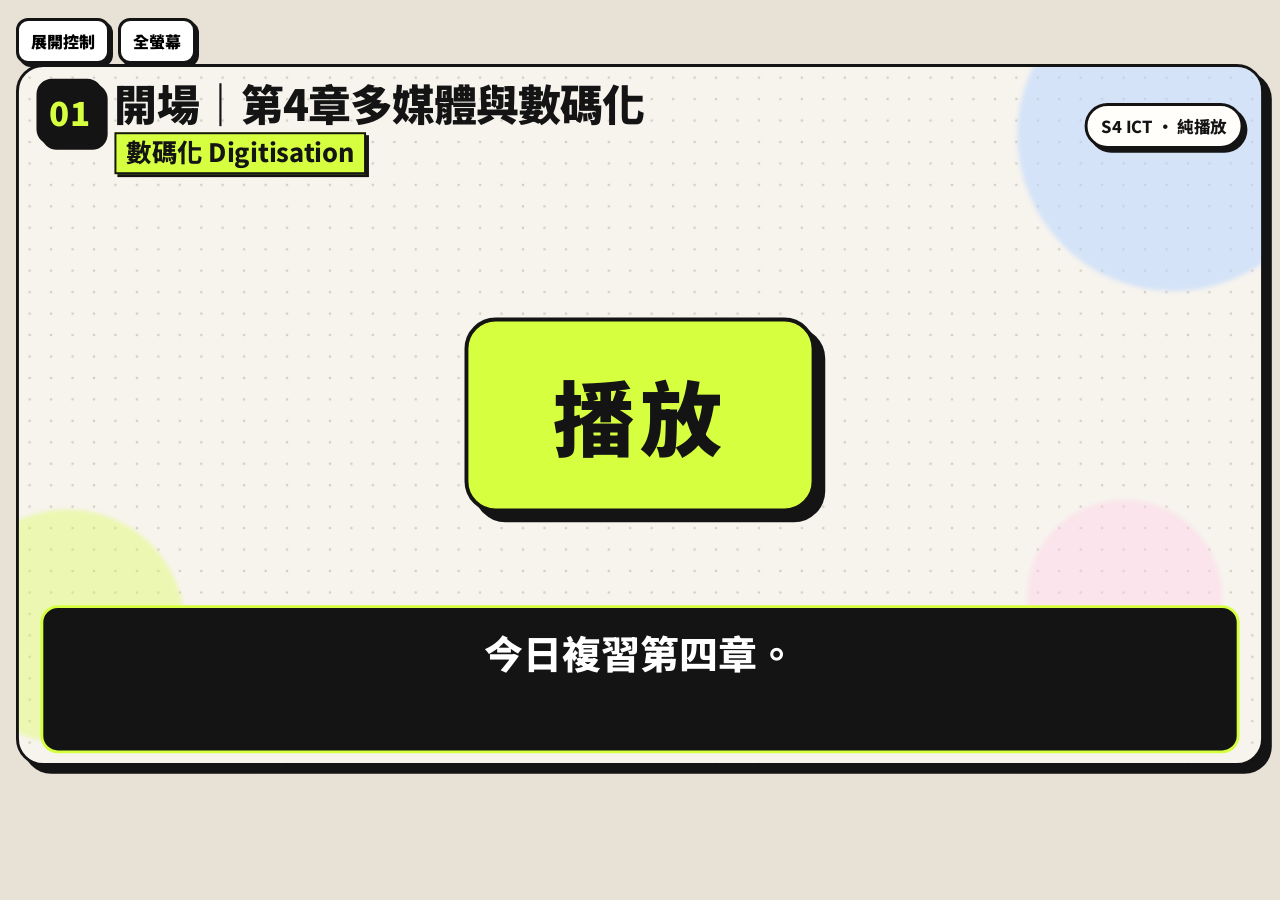
==== commit 958daada: "Add centred play and replay buttons on the stage Before playback a large Play control starts at beat" ====
--- a/index.html
+++ b/index.html
@@ -108,6 +108,8 @@
             <div class="sub-wrap">
               <p class="sub-bar" id="subtitle" aria-live="polite"></p>
             </div>
+            <button type="button" class="transport-overlay" id="stagePlay" data-testid="stage-play">播放</button>
+            <button type="button" class="transport-overlay" id="stageReplay" data-testid="stage-replay" hidden>重播</button>
           </div>
         </div>
       </div>
--- a/css/player.css
+++ b/css/player.css
@@ -1107,3 +1107,39 @@
 .fs-hint[hidden] {
   display: none !important;
 }
+
+.transport-overlay {
+  position: absolute;
+  z-index: 8;
+  left: 50%;
+  top: 50%;
+  transform: translate(-50%, -50%);
+  min-width: 360px;
+  min-height: 200px;
+  padding: 36px 64px;
+  border: 4px solid var(--ink);
+  border-radius: 32px;
+  background: var(--lime);
+  color: var(--ink);
+  box-shadow: 10px 10px 0 var(--ink);
+  font-family: inherit;
+  font-size: 84px;
+  font-weight: 900;
+  line-height: 1;
+  letter-spacing: 0.06em;
+  cursor: pointer;
+}
+
+.transport-overlay:active {
+  transform: translate(-50%, -50%) translate(4px, 4px);
+  box-shadow: none;
+}
+
+.transport-overlay:focus-visible {
+  outline: 4px solid var(--ink);
+  outline-offset: 4px;
+}
+
+.transport-overlay[hidden] {
+  display: none !important;
+}
